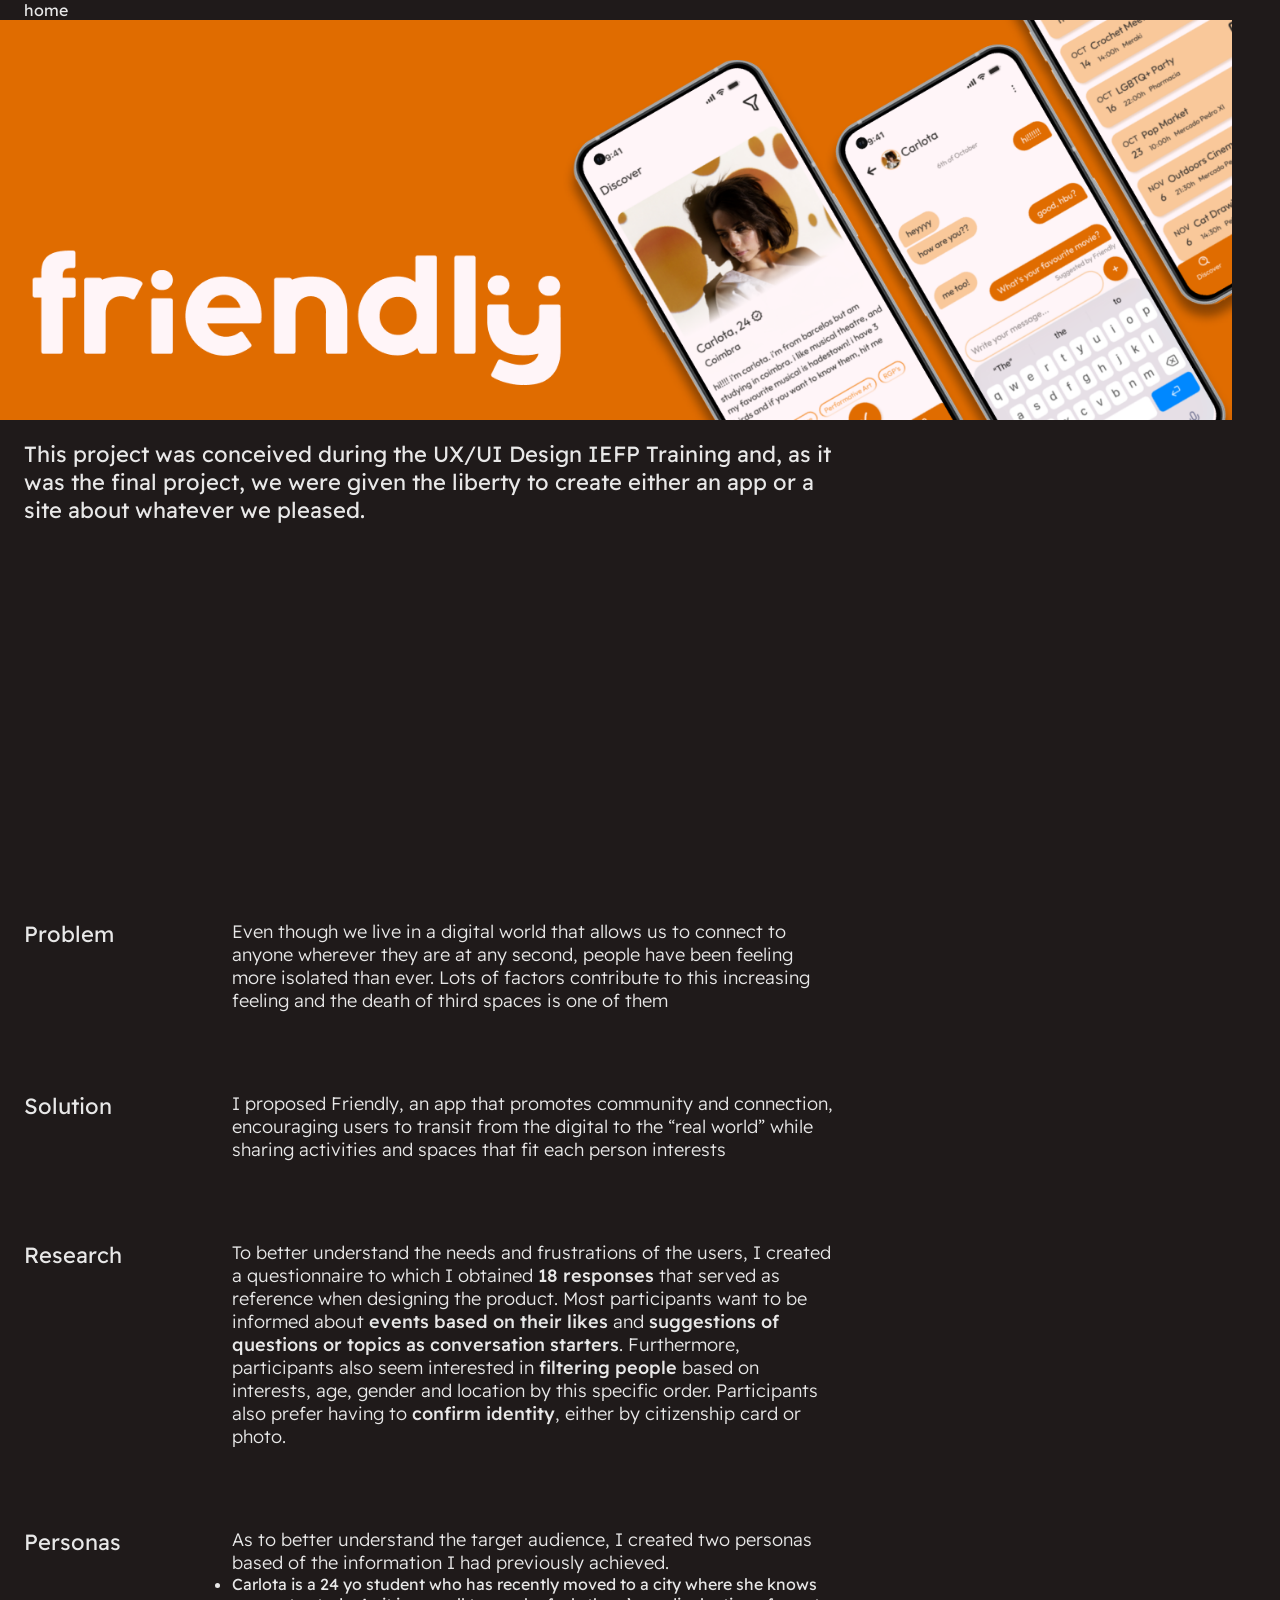
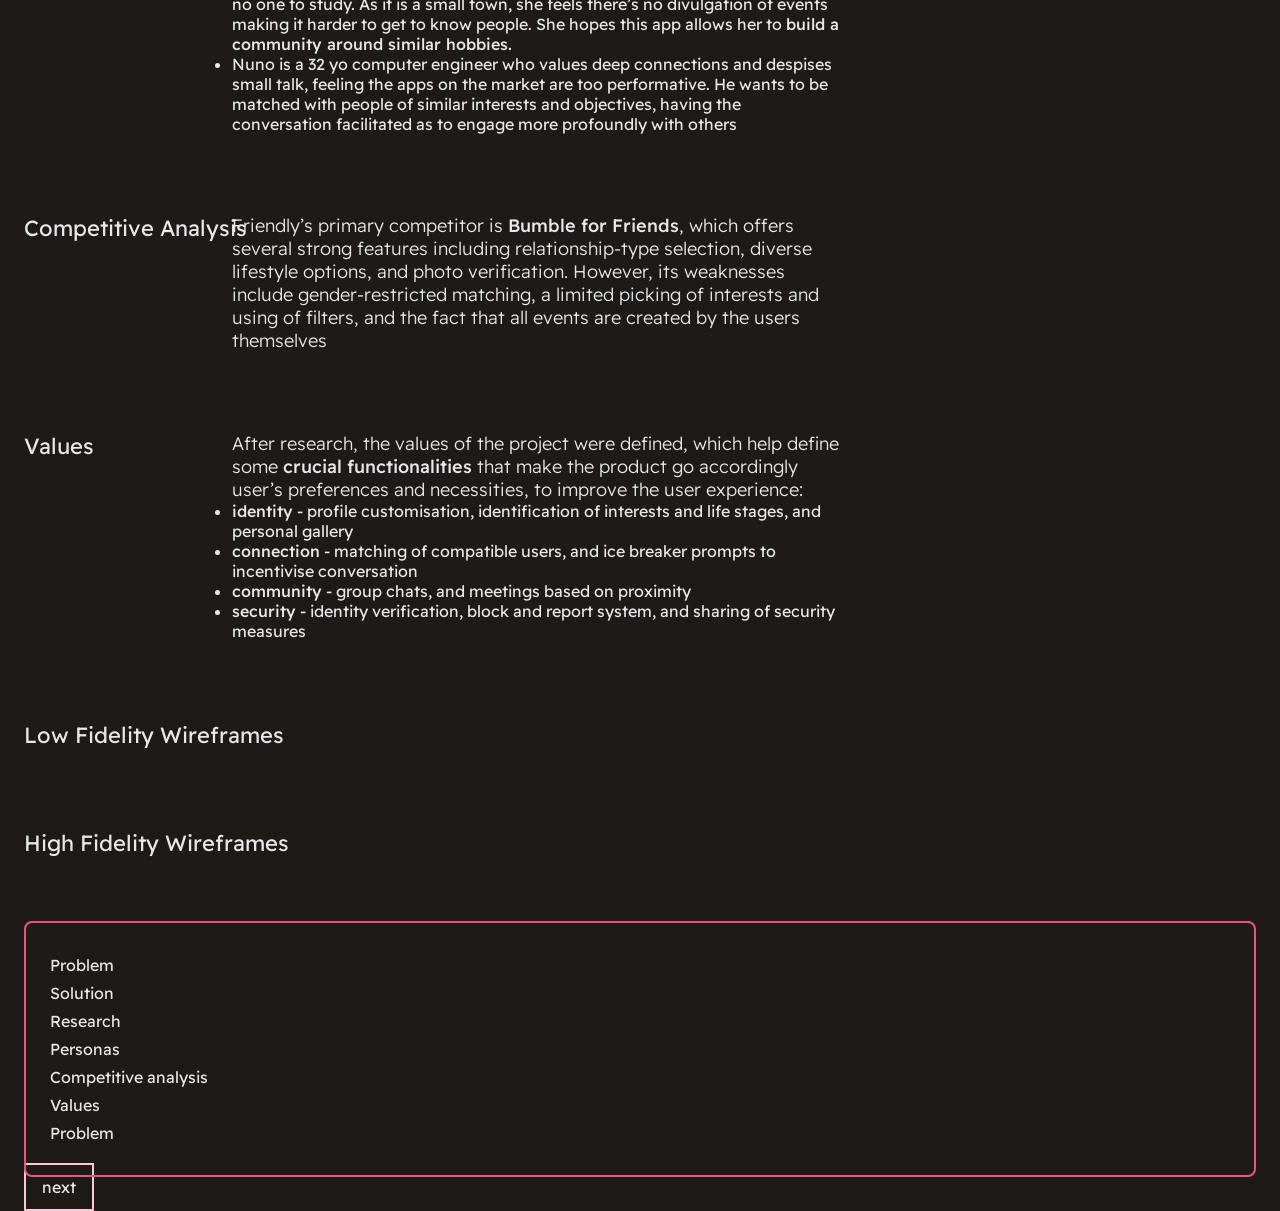
==== friendly.html @ 5277a2c5 "Add files via upload" ====
<!DOCTYPE html>
<html lang="en">

<head>
    <meta name="viewport" content="width=device-width, initial-scale=1">
    <meta charset="UTF-8">
    <title>Friendly</title>

    <link rel="stylesheet" href="style.css">

    <link rel="preconnect" href="https://fonts.googleapis.com">
    <link rel="preconnect" href="https://fonts.gstatic.com" crossorigin>
    <link href="https://fonts.googleapis.com/css2?family=Readex+Pro:wght@160..700&display=swap" rel="stylesheet">
</head>

<body id="project">
    <nav>
        <a href="index.html">home</a>
    </nav>
    <header>
        <img src="imgs/friendly_header.png" alt="">
        <div id="information">
            <div id="category-section"></div>
            <h4>This project was conceived during the UX/UI Design IEFP Training and, as it was the final project, we
                were
                given the liberty to create either an app or a site about whatever we pleased.</h4>
        </div>
    </header>
    <main>
        <div id="project-section">
            <div class="project-item" id="problem">
                <h4>Problem</h4>
                <p>Even though we live in a digital world that allows us to connect to anyone wherever they are at any
                    second, people have been feeling more isolated than ever. Lots of factors contribute to this
                    increasing feeling and the death of third spaces is one of them</p>
            </div>
            <div class="project-item" id="solution">
                <h4>Solution</h4>
                <p>I proposed Friendly, an app that promotes community and connection, encouraging users to transit from
                    the digital to the “real world” while sharing activities and spaces that fit each person interests
                </p>
            </div>
            <div class="project-item" id="research">
                <h4>Research</h4>
                <p>To better understand the needs and frustrations of the users, I created a questionnaire to which I
                    obtained <b>18 responses</b> that served as reference when designing the product.
                    Most participants want to be informed about <b>events based on their likes</b> and <b>suggestions of
                        questions
                        or topics as conversation starters</b>. Furthermore, participants also seem interested in
                    <b>filtering
                        people</b> based on interests, age, gender and location by this specific order.
                    Participants also prefer having to <b>confirm identity</b>, either by citizenship card or photo.
                </p>
            </div>
            <div class="project-item" id="personas">
                <h4>Personas</h4>
                <div>
                    <p>As to better understand the target audience, I created two personas based of the information I
                        had
                        previously achieved.</p>
                    <ul>
                        <li>Carlota is a 24 yo student who has recently moved to a city where she knows no one to study.
                            As
                            it is a small town, she feels there’s no divulgation of events making it harder to get to
                            know
                            people. She hopes this app allows her to <b>build a community around similar hobbies.</b>
                        </li>
                        <li>Nuno is a 32 yo computer engineer who values deep connections and despises small talk,
                            feeling
                            the apps on the market are too performative. He wants to be matched with people of similar
                            interests and objectives, having the conversation facilitated as to engage more profoundly
                            with
                            others</li>
                    </ul>
                </div>
            </div>
            <div class="project-item" id="competitive">
                <h4>Competitive Analysis</h4>
                <p>Friendly’s primary competitor is <b>Bumble for Friends</b>, which offers several strong features
                    including relationship-type selection, diverse lifestyle options, and photo verification.
                    However, its weaknesses include gender-restricted matching, a limited picking of interests and using
                    of filters, and the fact that all events are created by the users themselves</p>
            </div>
            <div class="project-item" id="values">
                <h4>Values</h4>
                <div>
                    <p>After research, the values of the project were defined, which help define some <b>crucial
                            functionalities</b> that make the product go accordingly user’s preferences and necessities,
                        to
                        improve
                        the user experience:</p>
                    <ul>
                        <li><b>identity</b> - profile customisation, identification of interests and life stages, and
                            personal gallery</li>
                        <li><b>connection</b> - matching of compatible users, and ice breaker prompts to incentivise
                            conversation</li>
                        <li><b>community</b> - group chats, and meetings based on proximity</li>
                        <li><b>security</b> - identity verification, block and report system, and sharing of security
                            measures</li>
                    </ul>
                </div>
            </div>
            <div class="project-item" id="">
                <h4>Low Fidelity Wireframes</h4>
                <p></p>
            </div>
            <div class="project-item">
                <h4>High Fidelity Wireframes</h4>
                <p></p>
            </div>
        </div>
        <nav id="nav-project">
            <a href="#problem">Problem</a>
            <a href="#solution">Solution</a>
            <a href="#research">Research</a>
            <a href="#personas">Personas</a>
            <a href="#competitive">Competitive analysis</a>
            <a href="#values">Values</a>
            <a href="#problem">Problem</a>
        </nav>
    </main>
    <div>
        <a class="secondary-button" href="">next
        </a>
    </div>
</body>
---- style.css ----
:root {
    --margin: 24px;
    --gutter: 24px;
    --gapsection: 80px;

    --black: hsla(0, 9%, 11%, 1);
    --white: hsla(0, 0%, 91%, 1);
    --primary200: hsla(343, 100%, 89%, 1);
    --primary300: hsla(342, 87%, 82%, 1);
    --primary600: hsla(343, 74%, 62%, 1);

    /*FONT*/
    --h1: 120px;
    --h2: 64px;
    --h3: 36px;
    --h4: 22px;
    --body: 18px;
    --caption: 14px;

    /*TOKENS*/
    --surface-default: var(--black);
    --text-default: var(--white);
    --heading-default: var(--primary200);
    --subheading-default: var(--primary600);

    --surface-primary: var(--primary200);
    --surface-primary-hover: var(--primary300);
    --text-primary: var(--black);
}



* {
    margin: 0;
    border: 0;
    padding: 0;
    color: var(--text-default);
    font-family: "Readex Pro", sans-serif;
    font-weight: 400;
    scroll-behavior: smooth;
}


body {
    background-color: var(--surface-default);
    margin: 0px var(--margin);
    overflow-x: hidden;
}


h1 {
    font-size: var(--h1);
    font-weight: 700;
}

h2 {
    font-size: var(--h2);
    color: var(--heading-default);
}

h3 {
    font-size: var(--h3);
}

h4 {
    font-size: var(--h4);
}

b {
    font-weight: 500;
}

p {
    font-size: var(--body);
    font-weight: 300;
}

caption {
    font-size: var(--caption);
}

a {
    text-decoration: none;
}

button {
    border-radius: 64px;
    font-size: var(--body);
}

.primary-button {
    background-color: var(--surface-primary);
    color: var(--text-primary);
    padding: 12px 16px;
}

.secondary-button {
    border: 2px solid var(--primary200);
    padding: 12px 16px;
}

#nav-home {
    position: absolute;
    right: var(--margin);
    top: 40px;
    display: flex;
    width: 122px;
    flex-direction: column;
    align-items: flex-end;
    gap: var(--Spacing-2, 4px);
    position: fixed;
    font-size: var(--body);
}

nav a {
    text-decoration: none;
}

#nav-background {
    width: 273px;
    height: 273px;
    position: fixed;
    right: -105px;
    top: -65px;
    border-radius: 142px;
    opacity: 0.7;
    background: radial-gradient(50% 50% at 50% 50%, var(--Colour-Primary-600, #E6557E) 5.29%, rgba(230, 85, 126, 0.56) 46.15%, rgba(230, 85, 126, 0.00) 100%);
}

main {
    display: flex;
    flex-direction: column;
    padding: 0px --margin !important;
    gap: var(--gapsection);
}

#hero {
    height: calc(100vh - 80px) !important;
    padding: 40px 0px;
    display: flex;
    flex-direction: column;
    justify-content: space-between;
}


.hero-star {
    animation-duration: 4s;
    animation-timing-function: linear;
    animation-delay: 0s;
    animation-iteration-count: infinite;
    animation-direction: normal;
}

#hero-star-big {
    width: 432px;
    position: absolute;
    right: -40px;
    bottom: -40px;
    filter: blur(24px);
    z-index: -1;
    animation-name: hero-star-big;
    fill: var(--primary600);
}

#hero-star-small {
    width: 320px;
    position: absolute;
    right: 420px;
    bottom: 220px;
    filter: blur(24px);
    z-index: -1;
    animation-name: hero-star-small;
    fill: var(--primary300);
}


@keyframes hero-star-big {

    0% {
        transform: scale(1);
    }

    50% {
        transform: scale(1.2);
    }

    100% {
        transform: scale(1);
    }
}

@keyframes hero-star-small {

    0% {
        transform: scale(1);
    }

    50% {
        transform: scale(0.8);
    }

    100% {
        transform: scale(1);
    }
}

#hero-title {
    display: flex;
    flex-direction: column;
    align-items: flex-start;
}

#hero-title #Mariana {
    color: var(--subheading-default);
}

#hero-title #Martins {
    color: var(--heading-default);
}

#hero h1 {
    text-transform: uppercase;
}

#hero-div {
    display: inline-grid;
    row-gap: 10px;
    column-gap: var(--gutter);
    align-self: stretch;
    grid-template-rows: repeat(1, fit-content(100%));
    grid-template-columns: repeat(12, minmax(0, 1fr));
    align-items: center;
}

#hero-h3 {
    display: flex;
    flex-direction: column;
    align-items: flex-start;
    grid-column: 1 / span 6;
    justify-self: stretch;
}

#hero-h3 strong {
    color: var(--subheading-default);
}

#hero-div button {
    display: inline-flex;
    padding: var(--Spacing-4, 12px) var(--Spacing-5, 16px);
    align-items: center;
    gap: var(--Spacing-2, 4px);
    grid-row: 1 / span 1;
    grid-column: 12 / span 1;
    justify-self: end;
    height: min-content;
    width: max-content;
}

#hero-div button img {
    width: 0px;
}

#hero-div button:hover img {
    width: 16px;
    animation: 300ms ease-in-out;
}

section {
    display: flex;
    flex-direction: column;
    align-items: flex-start;
    gap: 64px;
    padding: 16px 0px;
    align-self: stretch;
}

#about h3 {
    writing-mode: sideways-lr;
    color: var(--subheading-default);
}

.about-title {
    display: flex;
    align-items: center;
    gap: var(--Spacing-3, 8px);
    align-self: stretch;
}

#about-main {
    display: inline-grid;
    column-gap: 32px;
    align-self: stretch;
    grid-template-rows: repeat(1, fit-content(100%));
    grid-template-columns: repeat(12, minmax(0, 1fr));
}

.about-section {
    display: flex;
    align-items: flex-end;
    gap: 8px;
    align-self: end;
    grid-row: 1 / span 1;
    justify-self: stretch;
}

.about-subsection {
    display: flex;
    flex-direction: column;
    gap: 24px;
    width: 100%;
}

#about-experience {
    grid-column: 1 / span 5;
}

#about-education {
    grid-column: 6 / span 5;
}

.about-details {
    display: flex;
    flex-direction: column;
    align-items: flex-start;
    gap: 4px;
    align-self: stretch;
}


.about-title {
    display: flex;
    align-items: center;
    gap: var(--Spacing-3, 8px);
    align-self: stretch;
}

.about-title p {
    flex: 1 0 0;
    color: var(--heading-default);
}

.about-title caption {
    display: inline-flex !important;
}

.tasks-section div {
    display: flex;
    align-items: center;
    gap: 8px;
}

/*SEE THIS---------------------------------------------*/
.tasks-section div img {
    width: 12px;
    fill: var(--white) !important;
}

#work-main {
    display: flex;
    flex-wrap: wrap;
    gap: 32px 16px;
    width: 100%;
}

.work-card {
    flex: calc((100% - (var(--gutter) * 2)) / 3);
}

.work-image {
    width: fit-content;
    border: 2px solid var(--primary200);
    border-radius: 4px;
    width: 100%;
}

.work-category-star {
    width: 16px;
    fill: white;
}

.work-title-section {
    display: flex;
    justify-content: space-between;
    align-items: center;
    align-self: stretch;
}

.work-category-div {
    display: flex;
    align-items: center;
    align-content: center;
    gap: 8px;
    align-self: stretch;
    flex-wrap: wrap;
    border: 2px palevioletred;
}

.work-category-div img {
    width: 12px;
}

#faqs-section {
    display: inline-grid;
    row-gap: 24px;
    column-gap: var(--gutter);
    align-self: stretch;
    grid-template-rows: repeat(1, fit-content(100%));
    grid-template-columns: repeat(12, minmax(0, 1fr));
}

#faqs-main {
    display: flex;
    padding: var(--Spacing-0, 0);
    flex-direction: column;
    align-items: flex-start;
    gap: var(--Spacing-7, 32px);
    grid-row: 1 / span 1;
    grid-column: 1 / span 6;
    justify-self: stretch;
}

summary {
    list-style: none;
    gap: 32px;
    font-size: var(--body);
}

#contacts-main {
    display: flex;
    flex-direction: column;
    gap: 16px;
}

#contacts a {
    text-decoration: underline;
}

footer {
    width: calc(100vw - calc (var(--margin) * 2));
    text-align: center;
    background-color: palevioletred;
}

#footer-credits img {
    visibility: hidden;
    display: block;
    position: relative;
    left: 0;
    right: 0;
    margin-inline: auto;
    width: fit-content;
    bottom: 24px;
    animation-name: credits;
    animation-duration: 1s;
    animation-timing-function: linear;
    animation-delay: 0s;
    animation-iteration-count: infinite;
    animation-direction: normal;
}

#footer-credits:hover img {
    visibility: visible;
}

@keyframes credits {

    0% {
        transform: scaleX(1);
    }

    50% {
        transform: scaleX(-1);
    }

    100% {
        transform: scaleX(1);
    }
}


#project header {
    height: 100vh;
}

#project header img {
    width: calc(100vw - 48px);
    margin: 0 -24px;
}

#project #information {
    display: inline-grid;
    column-gap: 32px;
    align-self: stretch;
    grid-template-rows: repeat(1, fit-content(100%));
    grid-template-columns: repeat(12, minmax(0, 1fr));
}

#project h4 {
    grid-column: 1 / span 8;
}

/*.about-section {
    display: flex;
    align-items: flex-end;
    gap: 8px;
    align-self: end;
    grid-row: 1 / span 1;
    justify-self: stretch;
}

.about-subsection {
    display: flex;
    flex-direction: column;
    gap: 24px;
    width: 100%;
}

#about-experience {
    grid-column: 1 / span 5;
}*/



#project main {
    display: flex;
    flex-direction: column;
    align-items: center;
    gap: var(--Spacing-10, 64px);
    align-self: stretch;
}

#project-section {
    display: flex;
    flex-direction: column;
    gap: 80px;
}

.project-item {
    display: inline-grid;
    row-gap: var(--Spacing-0, 0);
    column-gap: var(--Spacing-5, 16px);
    align-self: stretch;
    grid-template-rows: repeat(1, fit-content(100%));
    grid-template-columns: repeat(12, minmax(0, 1fr));
}

.project-item h4 {
    grid-row: 1 / span 1;
    grid-column: 1 / span 2;
    justify-self: stretch;
}

.project-item div {
    grid-row: 1 / span 1;
    grid-column: 3 / span 6;
    justify-self: stretch;
}

.project-item p {
    grid-row: 1 / span 1;
    grid-column: 3 / span 6;
    justify-self: stretch;
}

#nav-project {
    position: sticky;
    top: 100;
    border-radius: 8px;
    border: 2px solid var(--Colour-Primary-600, #E6557E);
    display: flex;
    padding: var(--Spacing-7, 32px) var(--Spacing-6, 24px);
    flex-direction: column;
    align-items: flex-start;
    gap: 8px;
    align-self: stretch;
}

@media only screen and (max-width: 800px) {
    :root {
        --h1: 64px;
        --h2: 48px;
        --h3: 32px;
        --h4: 24px;
        --body: 20px;
    }

    #hero-div {
        display: flex;
        flex-direction: column;
        align-items: self-end;
    }

    #about-main {
        display: flex;
        flex-direction: column;
        align-items: self-start;
    }

    .about-section {
        width: 100%;
    }

    #hero-star-big {
        width: 320px;
        right: -40px;
        bottom: 180px;
        filter: blur(16px);
    }

    #hero-star-small {
        width: 180px;
        right: 420px;
        bottom: 320px;
        filter: blur(16px);
    }

}

@media only screen and (max-width: 1200px) {
    #about-experience {
        grid-column: 1 / span 6;
    }

    #about-education {
        grid-column: 7 / span 6;
    }
}

@media only screen and (max-width: 800px) {
    #about-main {
        display: flex;
        flex-direction: column;
        align-items: self-start;
        gap: 80px;
    }

    .about-section {
        width: 100%;
    }
}


@media only screen and (max-width: 600px) {
    :root {
        --h1: 64px;
        --h2: 48px;
        --h3: 32px;
        --h4: 22px;
        --body: 18px;
    }

    #hero-div {
        display: flex;
        flex-direction: column;
        align-items: self-end;
    }
}

/*main {
    margin: var(--margin);
}
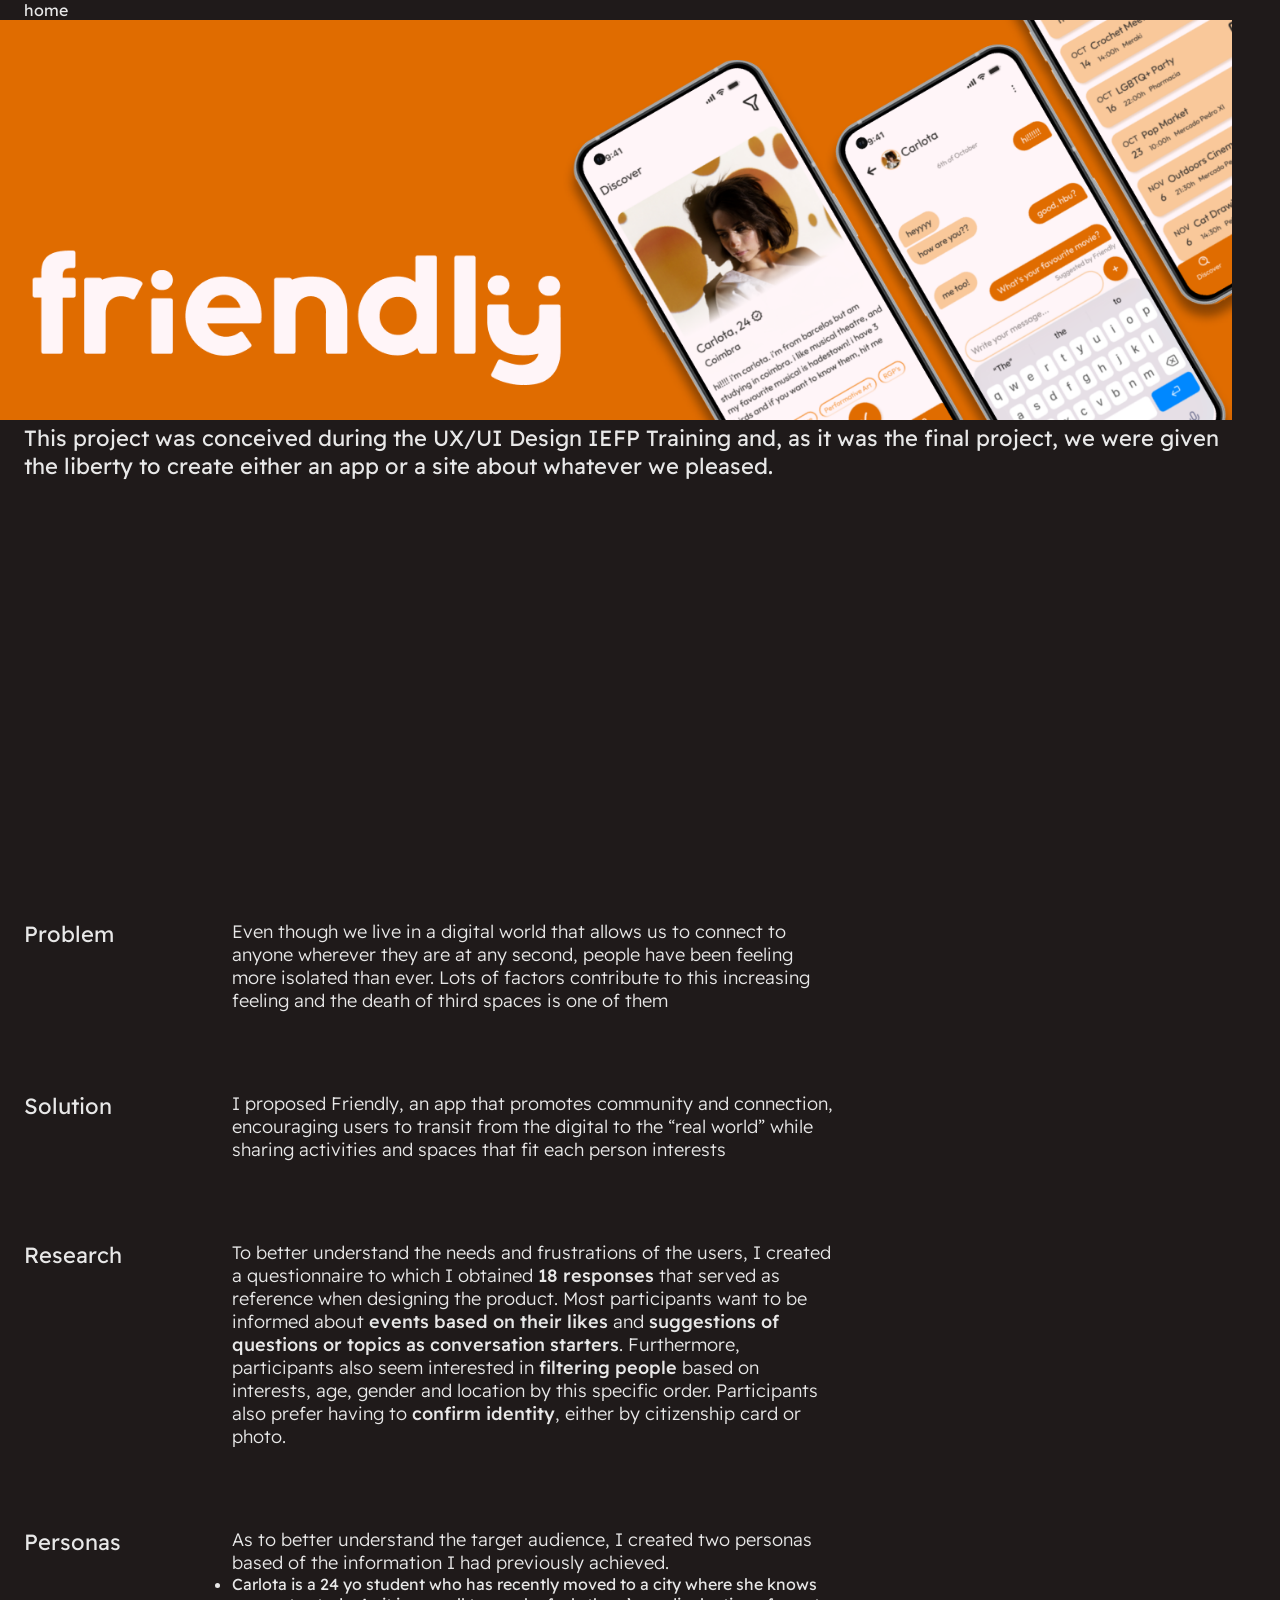
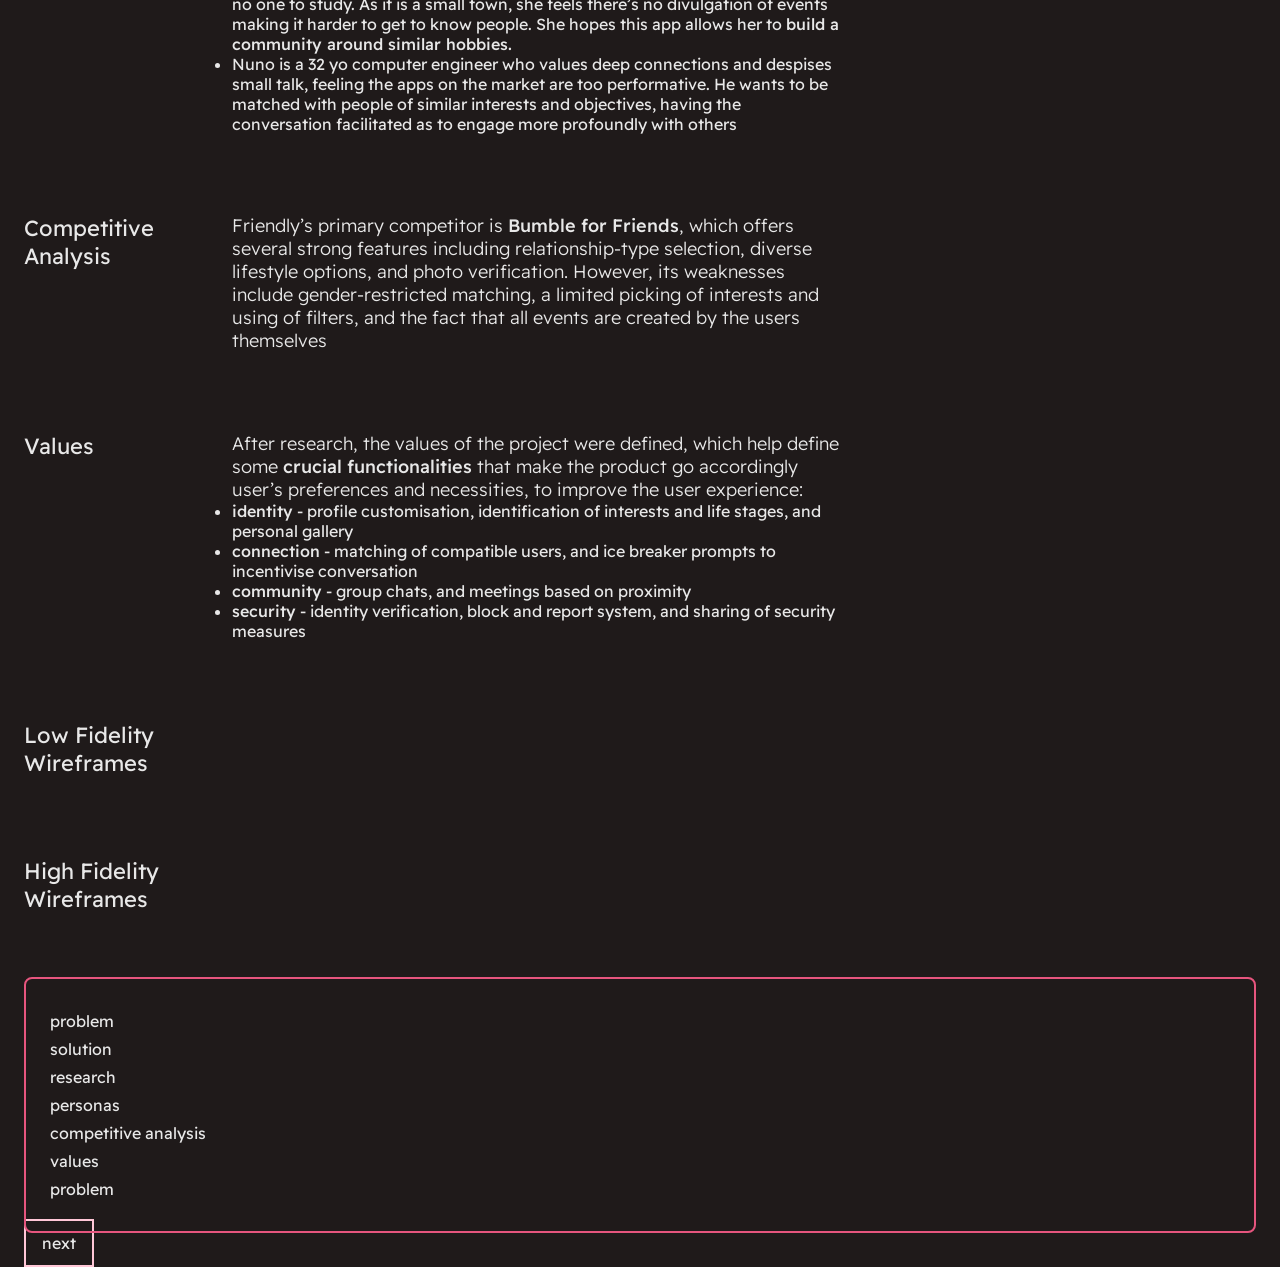
==== commit 7e455b4e: "Add files via upload" ====
--- a/friendly.html
+++ b/friendly.html
@@ -19,12 +19,9 @@
     </nav>
     <header>
         <img src="imgs/friendly_header.png" alt="">
-        <div id="information">
-            <div id="category-section"></div>
-            <h4>This project was conceived during the UX/UI Design IEFP Training and, as it was the final project, we
-                were
-                given the liberty to create either an app or a site about whatever we pleased.</h4>
-        </div>
+        <div id="category-section"></div>
+        <h4>This project was conceived during the UX/UI Design IEFP Training and, as it was the final project, we were
+            given the liberty to create either an app or a site about whatever we pleased.</h4>
     </header>
     <main>
         <div id="project-section">
@@ -110,13 +107,13 @@
             </div>
         </div>
         <nav id="nav-project">
-            <a href="#problem">Problem</a>
-            <a href="#solution">Solution</a>
-            <a href="#research">Research</a>
-            <a href="#personas">Personas</a>
-            <a href="#competitive">Competitive analysis</a>
-            <a href="#values">Values</a>
-            <a href="#problem">Problem</a>
+            <a href="#problem">problem</a>
+            <a href="#solution">solution</a>
+            <a href="#research">research</a>
+            <a href="#personas">personas</a>
+            <a href="#competitive">competitive analysis</a>
+            <a href="#values">values</a>
+            <a href="#problem">problem</a>
         </nav>
     </main>
     <div>
--- a/style.css
+++ b/style.css
@@ -441,40 +441,18 @@
     background-color: palevioletred;
 }
 
-#footer-credits img {
-    visibility: hidden;
+/*#footer-credits img {
+    display: none;
+}*/
+
+#footer-credits:hover img {
     display: block;
-    position: relative;
+    position: absolute;
     left: 0;
     right: 0;
     margin-inline: auto;
     width: fit-content;
-    bottom: 24px;
-    animation-name: credits;
-    animation-duration: 1s;
-    animation-timing-function: linear;
-    animation-delay: 0s;
-    animation-iteration-count: infinite;
-    animation-direction: normal;
-}
-
-#footer-credits:hover img {
-    visibility: visible;
-}
-
-@keyframes credits {
-
-    0% {
-        transform: scaleX(1);
-    }
-
-    50% {
-        transform: scaleX(-1);
-    }
-
-    100% {
-        transform: scaleX(1);
-    }
+    top: -20px;
 }
 
 
@@ -486,40 +464,6 @@
     width: calc(100vw - 48px);
     margin: 0 -24px;
 }
-
-#project #information {
-    display: inline-grid;
-    column-gap: 32px;
-    align-self: stretch;
-    grid-template-rows: repeat(1, fit-content(100%));
-    grid-template-columns: repeat(12, minmax(0, 1fr));
-}
-
-#project h4 {
-    grid-column: 1 / span 8;
-}
-
-/*.about-section {
-    display: flex;
-    align-items: flex-end;
-    gap: 8px;
-    align-self: end;
-    grid-row: 1 / span 1;
-    justify-self: stretch;
-}
-
-.about-subsection {
-    display: flex;
-    flex-direction: column;
-    gap: 24px;
-    width: 100%;
-}
-
-#about-experience {
-    grid-column: 1 / span 5;
-}*/
-
-
 
 #project main {
     display: flex;
@@ -575,7 +519,7 @@
     align-self: stretch;
 }
 
-@media only screen and (max-width: 800px) {
+@media only screen and (max-width: 600px) {
     :root {
         --h1: 64px;
         --h2: 48px;
@@ -598,22 +542,8 @@
 
     .about-section {
         width: 100%;
-    }
-
-    #hero-star-big {
-        width: 320px;
-        right: -40px;
-        bottom: 180px;
-        filter: blur(16px);
-    }
-
-    #hero-star-small {
-        width: 180px;
-        right: 420px;
-        bottom: 320px;
-        filter: blur(16px);
-    }
-
+
+    }
 }
 
 @media only screen and (max-width: 1200px) {
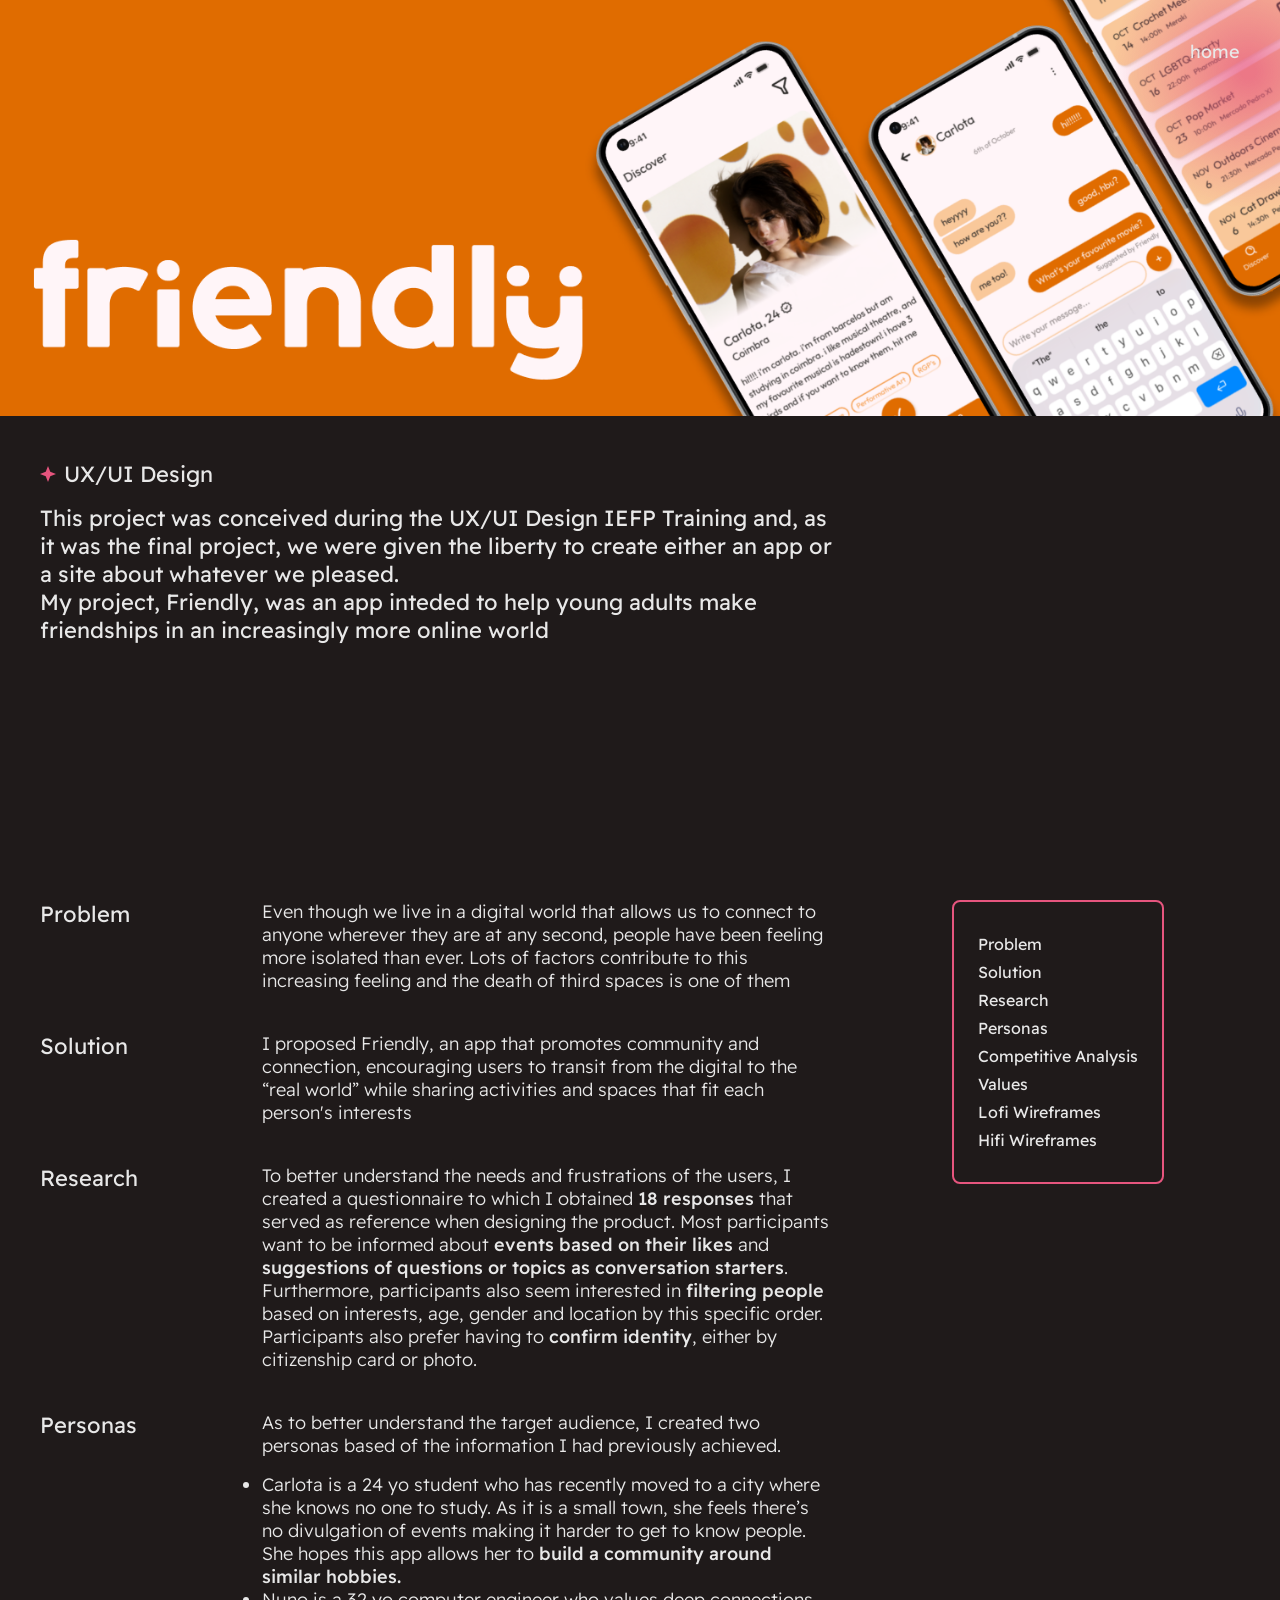
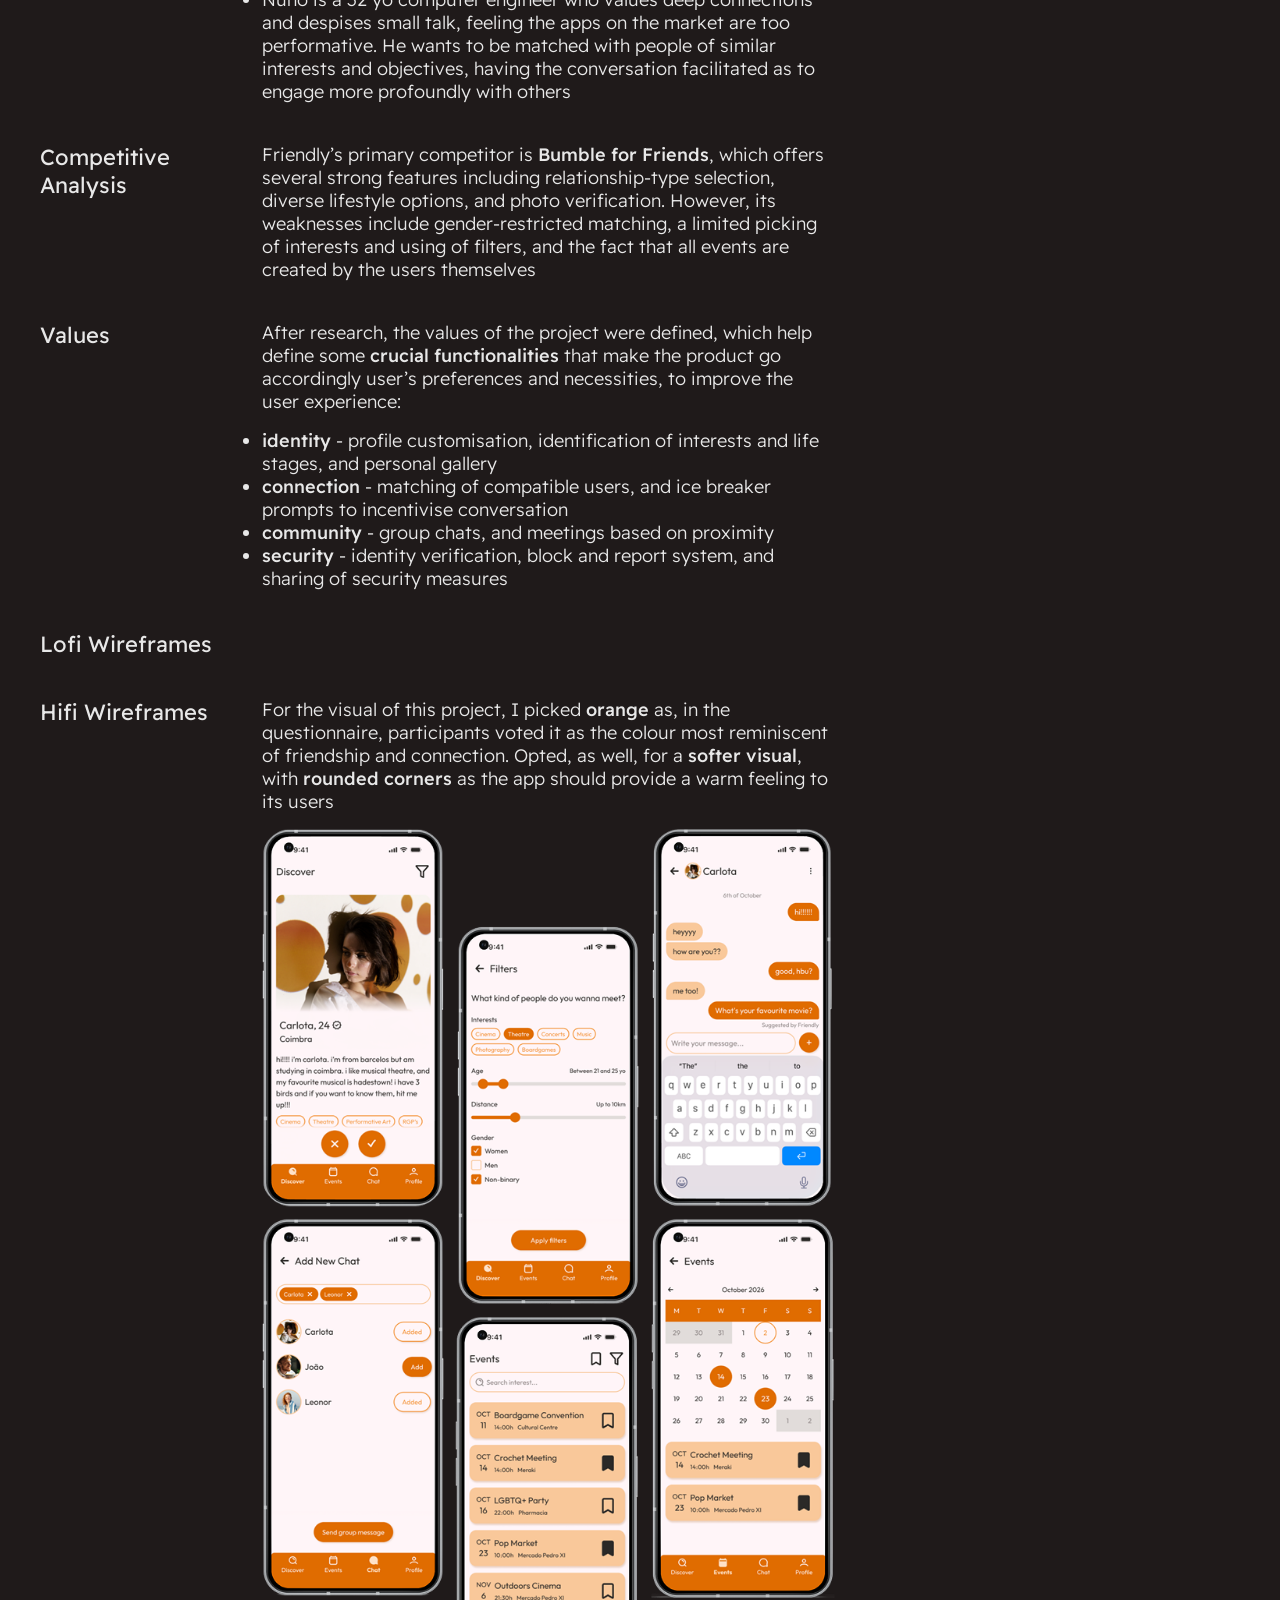
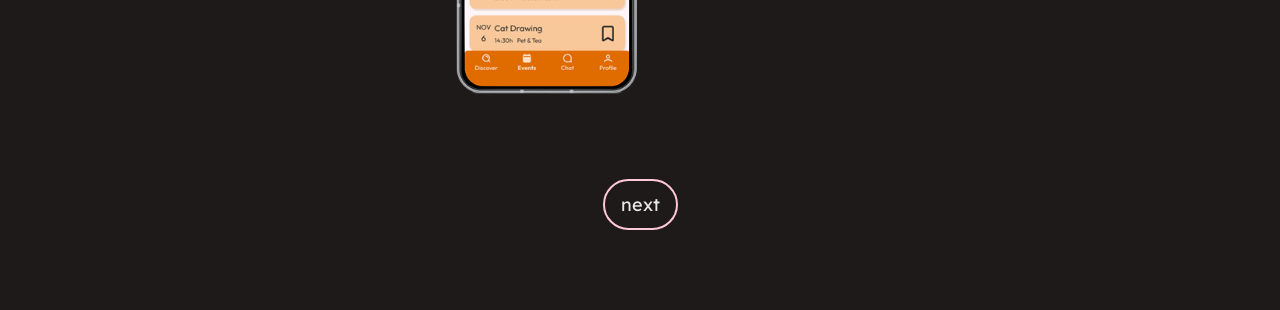
==== commit 94566566: "Add files via upload" ====
--- a/friendly.html
+++ b/friendly.html
@@ -14,73 +14,101 @@
 </head>
 
 <body id="project">
-    <nav>
+    <div id="nav-background"></div>
+    <nav id="nav">
         <a href="index.html">home</a>
     </nav>
     <header>
         <img src="imgs/friendly_header.png" alt="">
-        <div id="category-section"></div>
-        <h4>This project was conceived during the UX/UI Design IEFP Training and, as it was the final project, we were
-            given the liberty to create either an app or a site about whatever we pleased.</h4>
+        <div id="information">
+            <div id="category-section">
+                <img src="imgs/star.svg" alt="">
+                <h4>UX/UI Design</h4>
+            </div>
+            <h4>This project was conceived during the UX/UI Design IEFP Training and, as it was the final project, we
+                were
+                given the liberty to create either an app or a site about whatever we pleased.<br>My project, Friendly,
+                was an app inteded to help young adults make friendships in an increasingly more online world</h4>
+        </div>
     </header>
     <main>
         <div id="project-section">
             <div class="project-item" id="problem">
-                <h4>Problem</h4>
-                <p>Even though we live in a digital world that allows us to connect to anyone wherever they are at any
-                    second, people have been feeling more isolated than ever. Lots of factors contribute to this
-                    increasing feeling and the death of third spaces is one of them</p>
+                <div class="title">
+                    <h4>Problem</h4>
+                </div>
+                <div class="text">
+                    <p>Even though we live in a digital world that allows us to connect to anyone wherever they are at
+                        any
+                        second, people have been feeling more isolated than ever. Lots of factors contribute to this
+                        increasing feeling and the death of third spaces is one of them</p>
+                </div>
             </div>
             <div class="project-item" id="solution">
-                <h4>Solution</h4>
-                <p>I proposed Friendly, an app that promotes community and connection, encouraging users to transit from
-                    the digital to the “real world” while sharing activities and spaces that fit each person interests
-                </p>
+                <div class="title">
+                    <h4>Solution</h4>
+                </div>
+                <div class="text">
+                    <p>I proposed Friendly, an app that promotes community and connection, encouraging users to transit
+                        from
+                        the digital to the “real world” while sharing activities and spaces that fit each person's
+                        interests
+                    </p>
+                </div>
             </div>
             <div class="project-item" id="research">
-                <h4>Research</h4>
-                <p>To better understand the needs and frustrations of the users, I created a questionnaire to which I
-                    obtained <b>18 responses</b> that served as reference when designing the product.
-                    Most participants want to be informed about <b>events based on their likes</b> and <b>suggestions of
-                        questions
-                        or topics as conversation starters</b>. Furthermore, participants also seem interested in
-                    <b>filtering
-                        people</b> based on interests, age, gender and location by this specific order.
-                    Participants also prefer having to <b>confirm identity</b>, either by citizenship card or photo.
-                </p>
+                <div class="title">
+                    <h4>Research</h4>
+                </div>
+                <div class="text">
+                    <p>To better understand the needs and frustrations of the users, I created a questionnaire to which
+                        I
+                        obtained <b>18 responses</b> that served as reference when designing the product. Most
+                        participants
+                        want to be informed about <b>events based on their likes</b> and <b>suggestions of questions or
+                            topics as conversation starters</b>. Furthermore, participants also seem interested in
+                        <b>filtering people</b> based on interests, age, gender and location by this specific order.
+                        Participants also prefer having to <b>confirm identity</b>, either by citizenship card or photo.
+                    </p>
+                </div>
             </div>
             <div class="project-item" id="personas">
-                <h4>Personas</h4>
-                <div>
+                <div class="title">
+                    <h4>Personas</h4>
+                </div>
+                <div class="text">
                     <p>As to better understand the target audience, I created two personas based of the information I
-                        had
-                        previously achieved.</p>
+                        had previously achieved.</p>
                     <ul>
                         <li>Carlota is a 24 yo student who has recently moved to a city where she knows no one to study.
-                            As
-                            it is a small town, she feels there’s no divulgation of events making it harder to get to
-                            know
-                            people. She hopes this app allows her to <b>build a community around similar hobbies.</b>
-                        </li>
+                            As it is a small town, she feels there’s no divulgation of events making it harder to get to
+                            know people. She hopes this app allows her to <b>build a community around similar
+                                hobbies.</b></li>
                         <li>Nuno is a 32 yo computer engineer who values deep connections and despises small talk,
-                            feeling
-                            the apps on the market are too performative. He wants to be matched with people of similar
-                            interests and objectives, having the conversation facilitated as to engage more profoundly
-                            with
-                            others</li>
+                            feeling the apps on the market are too performative. He wants to be matched with people of
+                            similar interests and objectives, having the conversation facilitated as to engage more
+                            profoundly with others</li>
                     </ul>
                 </div>
             </div>
             <div class="project-item" id="competitive">
-                <h4>Competitive Analysis</h4>
-                <p>Friendly’s primary competitor is <b>Bumble for Friends</b>, which offers several strong features
-                    including relationship-type selection, diverse lifestyle options, and photo verification.
-                    However, its weaknesses include gender-restricted matching, a limited picking of interests and using
-                    of filters, and the fact that all events are created by the users themselves</p>
+                <div class="title">
+                    <h4>Competitive Analysis</h4>
+                </div>
+                <div class="text">
+                    <p>Friendly’s primary competitor is <b>Bumble for Friends</b>, which offers several strong
+                        features including relationship-type selection, diverse lifestyle options, and photo
+                        verification.
+                        However, its weaknesses include gender-restricted matching, a limited picking of interests and
+                        using
+                        of filters, and the fact that all events are created by the users themselves</p>
+                </div>
             </div>
             <div class="project-item" id="values">
-                <h4>Values</h4>
-                <div>
+                <div class="title">
+                    <h4>Values</h4>
+                </div>
+                <div class="text">
                     <p>After research, the values of the project were defined, which help define some <b>crucial
                             functionalities</b> that make the product go accordingly user’s preferences and necessities,
                         to
@@ -97,27 +125,71 @@
                     </ul>
                 </div>
             </div>
-            <div class="project-item" id="">
-                <h4>Low Fidelity Wireframes</h4>
-                <p></p>
+            <div class="project-item" id="lofi">
+                <div class="title">
+                    <h4>Lofi Wireframes</h4>
+                </div>
+                <div class="text">
+                    <p></p>
+                </div>
             </div>
-            <div class="project-item">
-                <h4>High Fidelity Wireframes</h4>
-                <p></p>
+            <div class="project-item" id="hifi">
+                <div class="title">
+                    <h4>Hifi Wireframes</h4>
+                </div>
+                <div class="text">
+                    <p>For the visual of this project, I picked <b>orange</b> as, in the questionnaire, participants
+                        voted it as the colour most reminiscent of friendship and connection. Opted, as well, for a
+                        <b>softer visual</b>, with <b>rounded corners</b> as the app should provide a warm feeling to
+                        its users
+                    </p>
+                    <div class="modal">
+                        <img src="imgs/friendly_mockups.png" alt="" class="modal-content">
+                    </div>
+                </div>
             </div>
         </div>
-        <nav id="nav-project">
-            <a href="#problem">problem</a>
-            <a href="#solution">solution</a>
-            <a href="#research">research</a>
-            <a href="#personas">personas</a>
-            <a href="#competitive">competitive analysis</a>
-            <a href="#values">values</a>
-            <a href="#problem">problem</a>
-        </nav>
+        <div id="nav-section">
+            <div id="nav-project">
+                <nav>
+                    <div>
+                        <img src="imgs/star-white.svg" alt="" class="nav-icon">
+                        <a href="#problem">Problem</a>
+                    </div>
+                    <div>
+                        <img src="imgs/star-white.svg" alt="" class="nav-icon">
+                        <a href="#solution">Solution</a>
+                    </div>
+                    <div>
+                        <img src="imgs/star-white.svg" alt="" class="nav-icon">
+                        <a href="#research">Research</a>
+                    </div>
+                    <div>
+                        <img src="imgs/star-white.svg" alt="" class="nav-icon">
+                        <a href="#personas">Personas</a>
+                    </div>
+                    <div>
+                        <img src="imgs/star-white.svg" alt="" class="nav-icon">
+                        <a href="#competitive">Competitive Analysis</a>
+                    </div>
+                    <div>
+                        <img src="imgs/star-white.svg" alt="" class="nav-icon">
+                        <a href="#values">Values</a>
+                    </div>
+                    <div>
+                        <img src="imgs/star-white.svg" alt="" class="nav-icon">
+                        <a href="#lofi">Lofi Wireframes</a>
+                    </div>
+                    <div>
+                        <img src="imgs/star-white.svg" alt="" class="nav-icon">
+                        <a href="#hifi">Hifi Wireframes</a>
+                    </div>
+                </nav>
+            </div>
+        </div>
     </main>
-    <div>
-        <a class="secondary-button" href="">next
+    <div id="footer-project">
+        <a class="secondary-button" href="mystic.html">next
         </a>
     </div>
 </body>
--- a/style.css
+++ b/style.css
@@ -1,13 +1,15 @@
 :root {
-    --margin: 24px;
+    --margin: 40px;
     --gutter: 24px;
     --gapsection: 80px;
 
     --black: hsla(0, 9%, 11%, 1);
     --white: hsla(0, 0%, 91%, 1);
+    --primary100: hsla(343, 47%, 87%, 1);
     --primary200: hsla(343, 100%, 89%, 1);
     --primary300: hsla(342, 87%, 82%, 1);
     --primary600: hsla(343, 74%, 62%, 1);
+    --primary900: hsla(344, 39%, 24%, 1);
 
     /*FONT*/
     --h1: 120px;
@@ -89,32 +91,61 @@
 }
 
 .primary-button {
+    border-radius: 64px;
+    font-size: var(--body);
     background-color: var(--surface-primary);
     color: var(--text-primary);
     padding: 12px 16px;
 }
 
 .secondary-button {
+    border-radius: 64px;
+    font-size: var(--body);
     border: 2px solid var(--primary200);
     padding: 12px 16px;
 }
 
-#nav-home {
+.secondary-button:hover {
+    background-color: var(--primary900);
+    transition-duration: 0.3s;
+}
+
+#nav {
     position: absolute;
     right: var(--margin);
     top: 40px;
     display: flex;
-    width: 122px;
+    gap: 4px;
     flex-direction: column;
     align-items: flex-end;
-    gap: var(--Spacing-2, 4px);
     position: fixed;
     font-size: var(--body);
+    z-index: 100;
+}
+
+#nav div {
+    display: flex;
+    flex-direction: row;
+    gap: 4px;
+    justify-content: center;
+    align-items: center;
 }
 
 nav a {
     text-decoration: none;
 }
+
+nav img {
+    width: 0px;
+    visibility: hidden;
+    transition-duration: 0.3s;
+}
+
+#nav div:hover img {
+    width: 12px;
+    visibility: visible;
+}
+
 
 #nav-background {
     width: 273px;
@@ -125,6 +156,7 @@
     border-radius: 142px;
     opacity: 0.7;
     background: radial-gradient(50% 50% at 50% 50%, var(--Colour-Primary-600, #E6557E) 5.29%, rgba(230, 85, 126, 0.56) 46.15%, rgba(230, 85, 126, 0.00) 100%);
+    z-index: 99;
 }
 
 main {
@@ -244,7 +276,7 @@
     color: var(--subheading-default);
 }
 
-#hero-div button {
+#hero-div a {
     display: inline-flex;
     padding: var(--Spacing-4, 12px) var(--Spacing-5, 16px);
     align-items: center;
@@ -256,13 +288,13 @@
     width: max-content;
 }
 
-#hero-div button img {
+#hero-div a img {
     width: 0px;
-}
-
-#hero-div button:hover img {
+    transition-duration: 0.3s;
+}
+
+#hero-div a:hover img {
     width: 16px;
-    animation: 300ms ease-in-out;
 }
 
 section {
@@ -318,12 +350,16 @@
     grid-column: 6 / span 5;
 }
 
-.about-details {
-    display: flex;
-    flex-direction: column;
-    align-items: flex-start;
-    gap: 4px;
-    align-self: stretch;
+details {
+    display: flex;
+    flex-direction: column;
+    align-items: flex-start;
+    align-self: stretch;
+    overflow: hidden;
+}
+
+.tasks-section {
+    padding-top: 12px;
 }
 
 
@@ -351,7 +387,7 @@
 
 /*SEE THIS---------------------------------------------*/
 .tasks-section div img {
-    width: 12px;
+    width: 8px !important;
     fill: var(--white) !important;
 }
 
@@ -364,13 +400,36 @@
 
 .work-card {
     flex: calc((100% - (var(--gutter) * 2)) / 3);
-}
-
-.work-image {
-    width: fit-content;
+    display: flex;
+    flex-direction: column;
+    gap: 8px;
+}
+
+.work-image-section {
+    position: relative;
+    display: flex;
+    align-items: center;
+    justify-content: center;
     border: 2px solid var(--primary200);
     border-radius: 4px;
     width: 100%;
+    overflow: hidden;
+}
+
+.work-icon {
+    width: 0px;
+    position: absolute;
+    opacity: 50%;
+    transition-duration: 0.3s;
+}
+
+.work-card:hover .work-icon {
+    width: 250%;
+}
+
+.work-image {
+    width: 100%;
+    height: 100%;
 }
 
 .work-category-star {
@@ -389,7 +448,7 @@
     display: flex;
     align-items: center;
     align-content: center;
-    gap: 8px;
+    gap: 4px;
     align-self: stretch;
     flex-wrap: wrap;
     border: 2px palevioletred;
@@ -425,6 +484,19 @@
     font-size: var(--body);
 }
 
+.faq-title {
+    display: flex;
+    flex-direction: row;
+    align-items: center;
+    gap: var(--Spacing-3, 8px);
+    align-self: stretch;
+    justify-content: space-between;
+}
+
+.answer-section {
+    padding-top: 12px;
+}
+
 #contacts-main {
     display: flex;
     flex-direction: column;
@@ -432,83 +504,175 @@
 }
 
 #contacts a {
+    font-size: var(--body);
     text-decoration: underline;
+    transition-duration: 0.3s;
+}
+
+#contacts a:hover {
+    color: var(--primary100);
 }
 
 footer {
     width: calc(100vw - calc (var(--margin) * 2));
     text-align: center;
-    background-color: palevioletred;
-}
-
-/*#footer-credits img {
-    display: none;
-}*/
-
-#footer-credits:hover img {
+    margin-bottom: 40px;
+}
+
+footer p {
+    font-size: var(--body);
+}
+
+#footer-credits img {
+    visibility: hidden;
     display: block;
-    position: absolute;
+    position: relative;
     left: 0;
     right: 0;
     margin-inline: auto;
     width: fit-content;
-    top: -20px;
+    bottom: 8px;
+    animation-name: credits;
+    animation-duration: 0.5s;
+    animation-timing-function: linear;
+    animation-delay: 0s;
+    animation-iteration-count: infinite;
+    animation-direction: normal;
+}
+
+@keyframes credits {
+
+    0% {
+        transform: scaleX(1);
+    }
+
+    50% {
+        transform: scaleX(-1);
+    }
+
+    100% {
+        transform: scaleX(1);
+    }
 }
 
 
 #project header {
-    height: 100vh;
+    height: calc(100vh - 120px);
 }
 
 #project header img {
-    width: calc(100vw - 48px);
-    margin: 0 -24px;
+    width: 100vw;
+    margin: 0 -40px;
+}
+
+#project #category-section {
+    grid-column: 1 / span 8;
+    justify-self: stretch;
+    display: flex;
+    flex-direction: row;
+    gap: 8px;
+}
+
+#project #category-section img {
+    width: 16px;
+    margin: 0;
+}
+
+#project #information {
+    margin-top: 40px;
+    display: inline-grid;
+    column-gap: 16px;
+    row-gap: 16px;
+    align-self: stretch;
+    grid-template-rows: repeat(1, fit-content(100%));
+    grid-template-columns: repeat(12, minmax(0, 1fr));
+}
+
+#project h4 {
+    grid-column: 1 / span 8;
+    justify-self: stretch;
 }
 
 #project main {
-    display: flex;
-    flex-direction: column;
-    align-items: center;
-    gap: var(--Spacing-10, 64px);
-    align-self: stretch;
+    display: inline-grid;
+    row-gap: 0px;
+    column-gap: 16px;
+    grid-template-rows: repeat(1, fit-content(100%));
+    grid-template-columns: repeat(12, minmax(0, 1fr));
 }
 
 #project-section {
     display: flex;
-    flex-direction: column;
-    gap: 80px;
+    padding-top: 120px;
+    flex-direction: column;
+    align-items: flex-start;
+    gap: 40px;
+    align-self: stretch;
+    grid-row: 1 / span 1;
+    grid-column: 1 / span 8;
+    justify-self: stretch;
 }
 
 .project-item {
     display: inline-grid;
-    row-gap: var(--Spacing-0, 0);
-    column-gap: var(--Spacing-5, 16px);
-    align-self: stretch;
+    row-gap: 0px;
+    column-gap: 16px;
     grid-template-rows: repeat(1, fit-content(100%));
-    grid-template-columns: repeat(12, minmax(0, 1fr));
-}
-
-.project-item h4 {
+    grid-template-columns: repeat(7, minmax(0, 1fr));
+    align-self: stretch;
+    justify-self: stretch;
+}
+
+.project-item .title {
+    display: flex;
+    flex-direction: column;
+    align-items: flex-start;
+    gap: 16px;
+    align-self: stretch;
     grid-row: 1 / span 1;
     grid-column: 1 / span 2;
     justify-self: stretch;
 }
 
-.project-item div {
+.project-item .text {
+    display: flex;
+    flex-direction: column;
+    align-items: flex-start;
+    gap: 16px;
+    align-self: stretch;
     grid-row: 1 / span 1;
-    grid-column: 3 / span 6;
-    justify-self: stretch;
-}
-
-.project-item p {
+    grid-column: 3 / span 7;
+    justify-self: stretch;
+}
+
+#project li {
+    font-size: var(--body);
+    font-weight: 300;
+}
+
+.project-item img {
+    width: 100%;
+}
+
+
+#nav-section {
+    display: flex;
+    flex-direction: column;
+    align-items: flex-start;
+    gap: 16px;
+    align-self: stretch;
     grid-row: 1 / span 1;
-    grid-column: 3 / span 6;
+    grid-column: 10 / span 3;
     justify-self: stretch;
 }
 
 #nav-project {
+    top: 0px;
     position: sticky;
-    top: 100;
+    padding-top: 120px;
+}
+
+#nav-project nav {
     border-radius: 8px;
     border: 2px solid var(--Colour-Primary-600, #E6557E);
     display: flex;
@@ -519,19 +683,36 @@
     align-self: stretch;
 }
 
-@media only screen and (max-width: 600px) {
+#nav-project img {
+    display: none;
+    width: 0px;
+}
+
+#footer-project {
+    display: flex;
+    justify-content: center;
+    align-items: center;
+    margin: 80px 0px;
+    gap: 24px;
+}
+
+
+
+
+@media only screen and (max-width: 800px) {
     :root {
         --h1: 64px;
         --h2: 48px;
         --h3: 32px;
-        --h4: 24px;
-        --body: 20px;
+        --h4: 22px;
+        --body: 18px;
     }
 
     #hero-div {
         display: flex;
         flex-direction: column;
         align-items: self-end;
+        gap: 24x;
     }
 
     #about-main {
@@ -542,8 +723,22 @@
 
     .about-section {
         width: 100%;
-
-    }
+    }
+
+    #hero-star-big {
+        width: 320px;
+        right: -40px;
+        bottom: 220px;
+        filter: blur(16px);
+    }
+
+    #hero-star-small {
+        width: 240px;
+        right: 380px;
+        bottom: 380px;
+        filter: blur(16px);
+    }
+
 }
 
 @media only screen and (max-width: 1200px) {
@@ -566,6 +761,10 @@
 
     .about-section {
         width: 100%;
+    }
+
+    #project-section {
+        grid-column: 1 / span 9;
     }
 }
 
@@ -583,9 +782,19 @@
         display: flex;
         flex-direction: column;
         align-items: self-end;
+        gap: 24x;
+    }
+
+    #nav-section {
+        display: none;
+    }
+
+    #project main {
+        display: flex;
+        flex-direction: column;
     }
 }
 
 /*main {
     margin: var(--margin);
-}+}*/
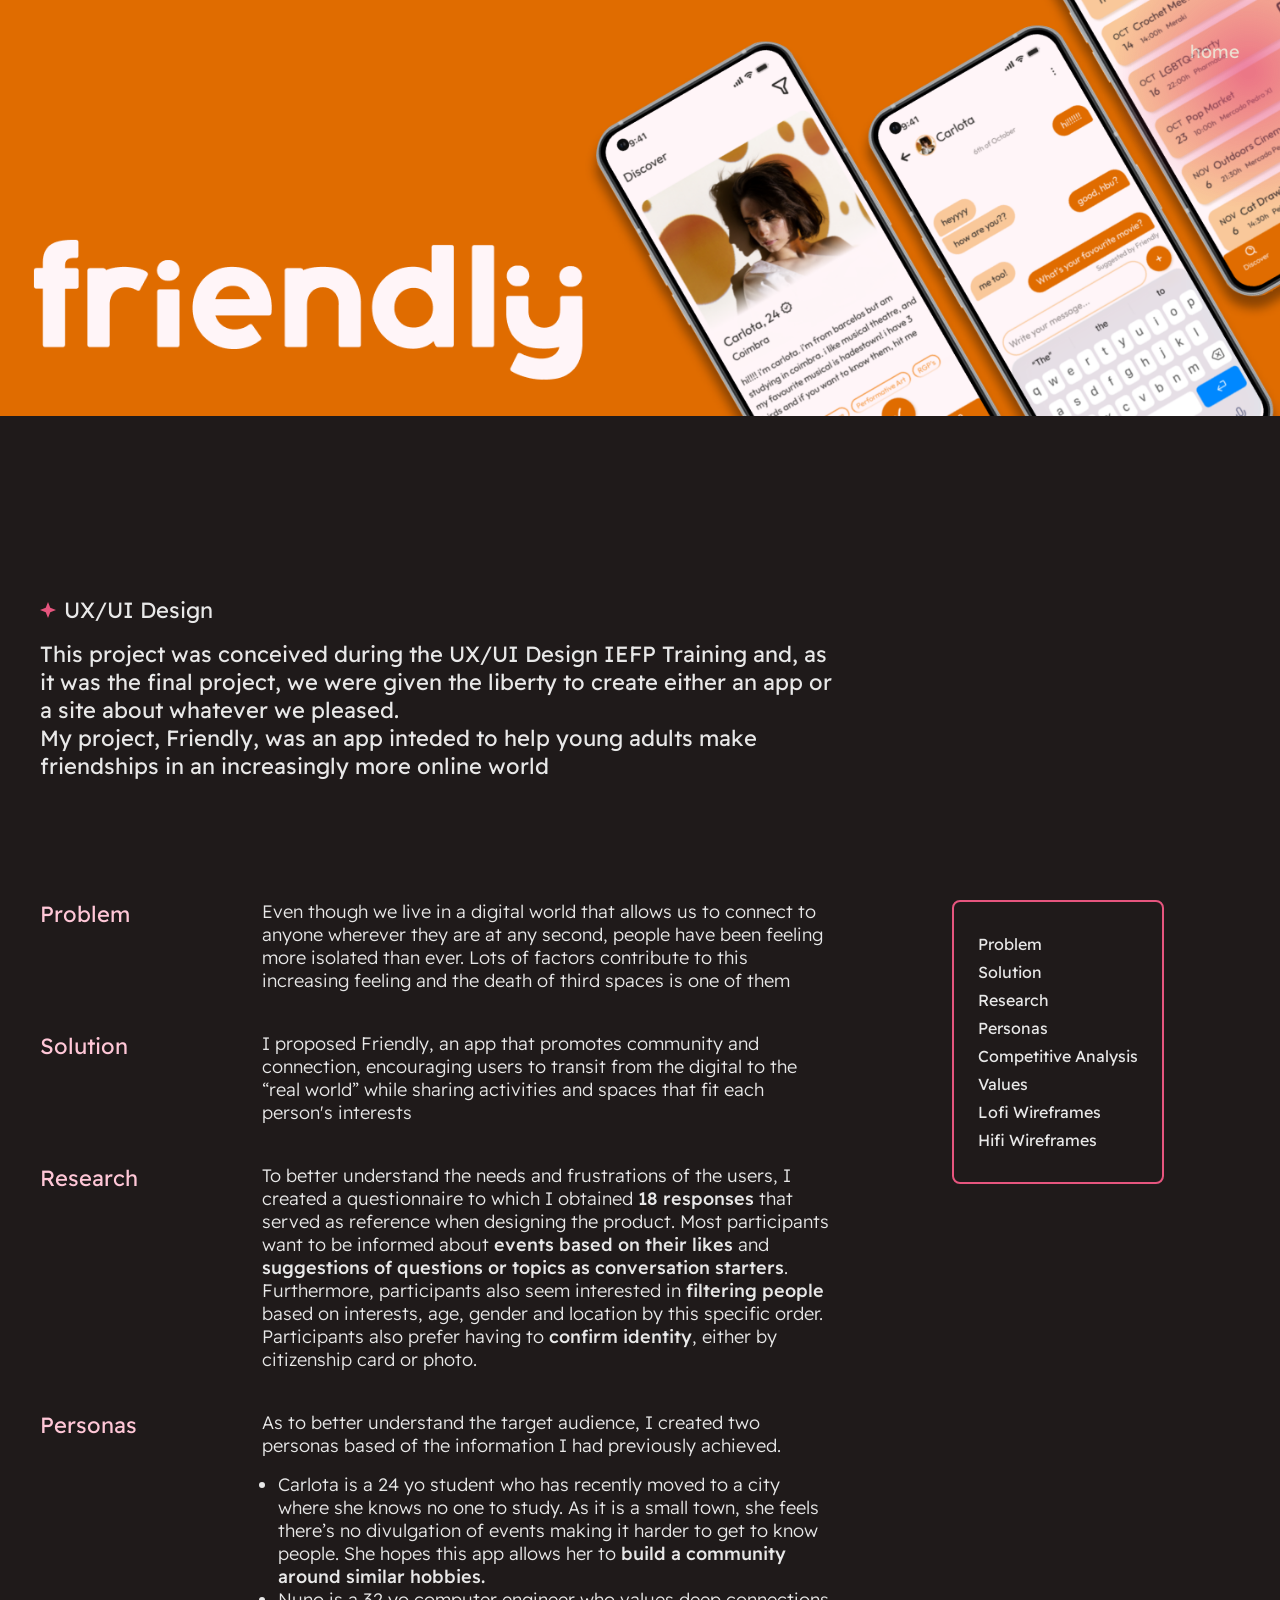
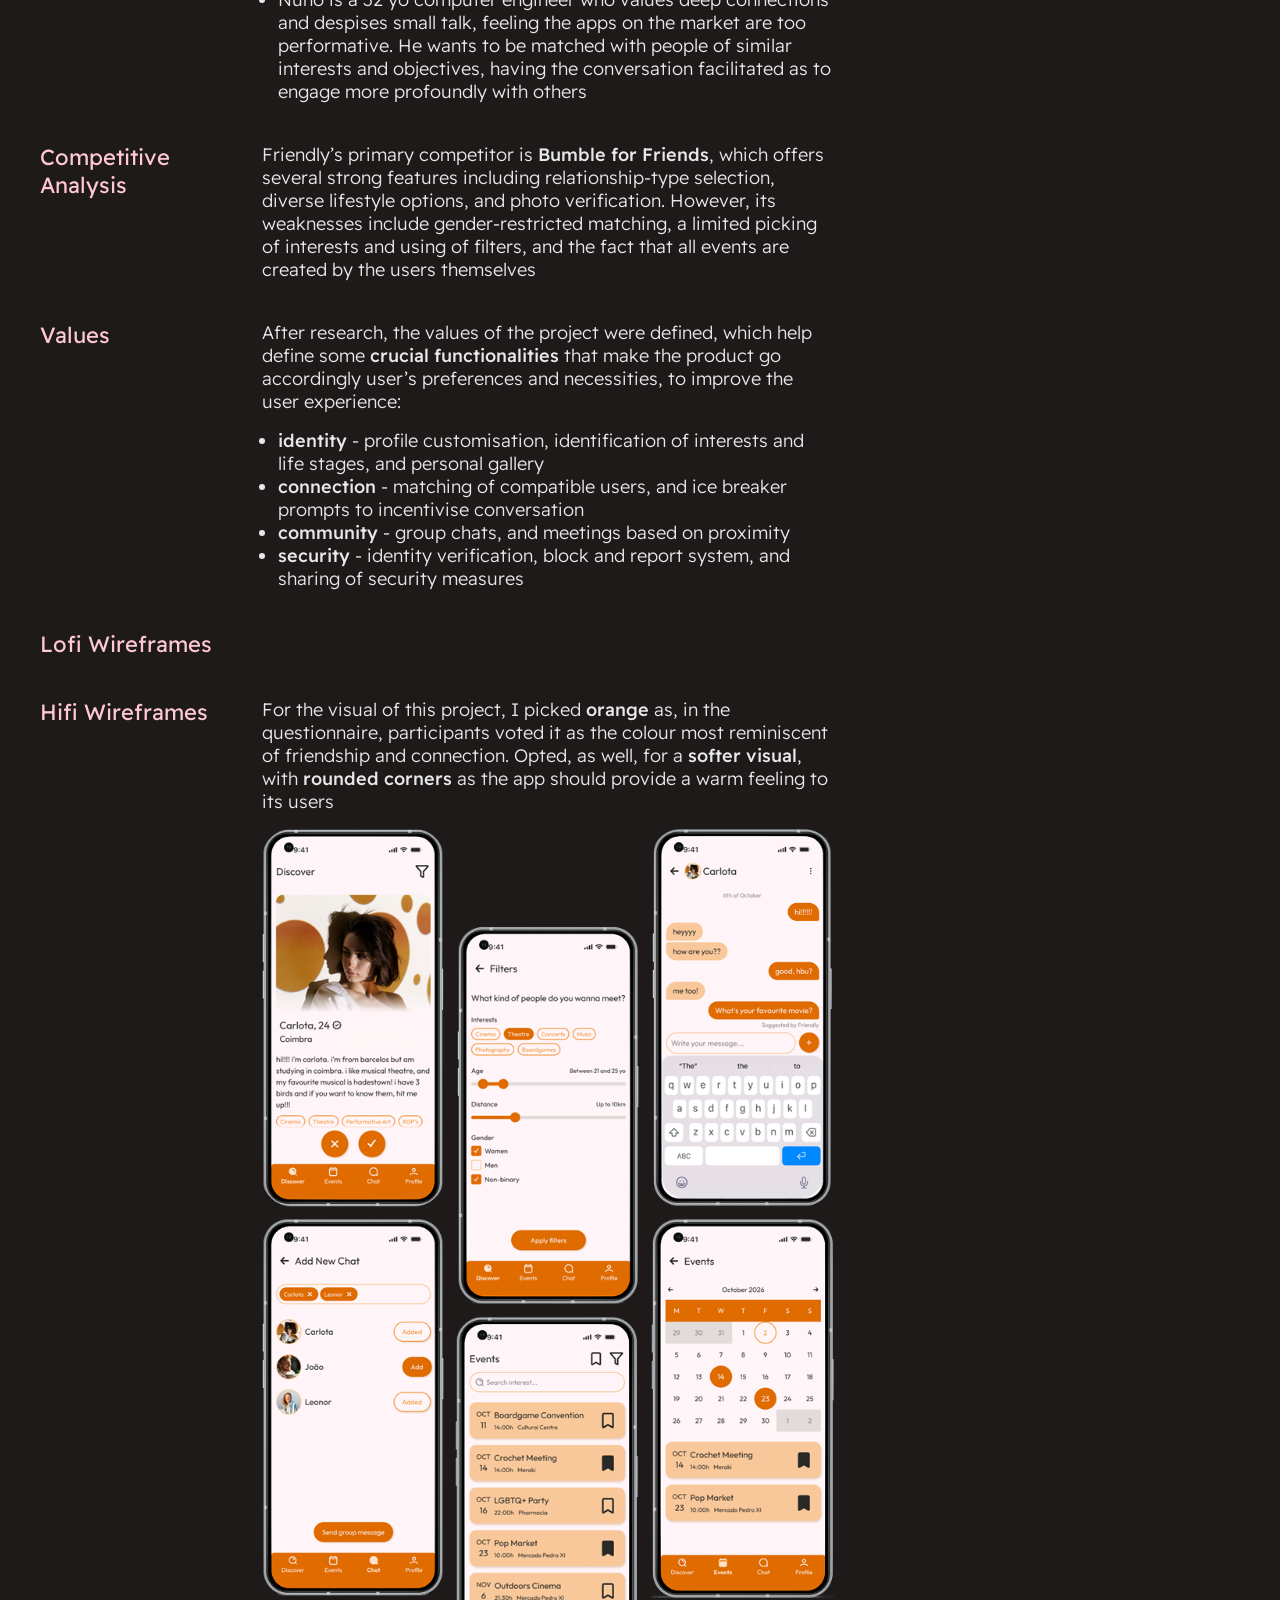
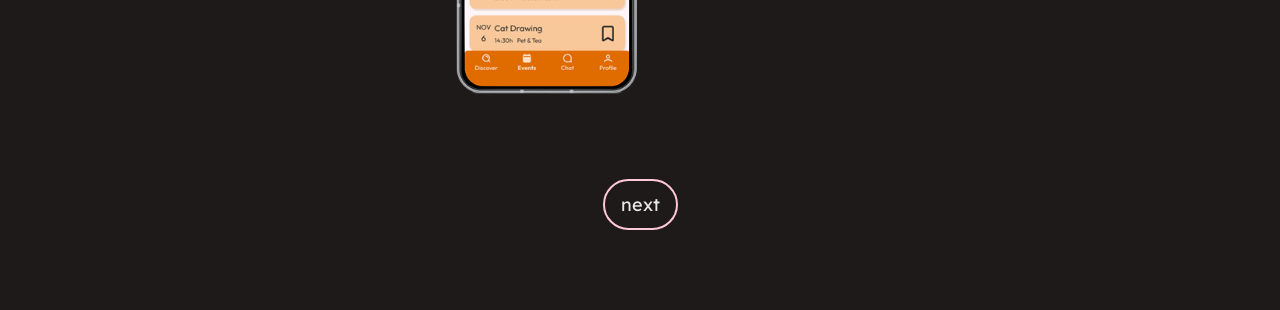
==== commit 8c02a019: "Add files via upload" ====
--- a/friendly.html
+++ b/friendly.html
@@ -11,13 +11,18 @@
     <link rel="preconnect" href="https://fonts.googleapis.com">
     <link rel="preconnect" href="https://fonts.gstatic.com" crossorigin>
     <link href="https://fonts.googleapis.com/css2?family=Readex+Pro:wght@160..700&display=swap" rel="stylesheet">
+
+<link rel="icon" type="image/png" sizes="32x32" href="/favicon-32x32.png">
+    <link rel="icon" type="image/png" sizes="16x16" href="/favicon-16x16.png">
 </head>
 
 <body id="project">
-    <div id="nav-background"></div>
-    <nav id="nav">
+    <div id="nav-background">
+            <nav id="nav">
         <a href="index.html">home</a>
     </nav>
+    </div>
+
     <header>
         <img src="imgs/friendly_header.png" alt="">
         <div id="information">
--- a/style.css
+++ b/style.css
@@ -40,6 +40,8 @@
     font-family: "Readex Pro", sans-serif;
     font-weight: 400;
     scroll-behavior: smooth;
+    scrollbar-color: var(--primary600);
+    scrollbar-width: thin;
 }
 
 
@@ -392,14 +394,13 @@
 }
 
 #work-main {
-    display: flex;
-    flex-wrap: wrap;
+    display: grid;
+    grid-template-columns: auto auto auto;
     gap: 32px 16px;
     width: 100%;
 }
 
 .work-card {
-    flex: calc((100% - (var(--gutter) * 2)) / 3);
     display: flex;
     flex-direction: column;
     gap: 8px;
@@ -482,6 +483,7 @@
     list-style: none;
     gap: 32px;
     font-size: var(--body);
+    cursor: pointer;
 }
 
 .faq-title {
@@ -558,16 +560,33 @@
 
 #project header {
     height: calc(100vh - 120px);
+    display: flex;
+    flex-direction: column;
+    justify-content: space-between;
 }
 
 #project header img {
     width: 100vw;
-    margin: 0 -40px;
-}
-
-#project #category-section {
+    margin: 0 calc(var(--margin) * -1);
+}
+
+#project #information {
+    display: inline-grid;
+    column-gap: 16px;
+    row-gap: 16px;
+    align-self: stretch;
+    grid-template-rows: repeat(1, fit-content(100%));
+    grid-template-columns: repeat(12, minmax(0, 1fr));
+}
+
+#project #information>* {
     grid-column: 1 / span 8;
     justify-self: stretch;
+}
+
+#project #category-section {
+
+
     display: flex;
     flex-direction: row;
     gap: 8px;
@@ -578,18 +597,8 @@
     margin: 0;
 }
 
-#project #information {
-    margin-top: 40px;
-    display: inline-grid;
-    column-gap: 16px;
-    row-gap: 16px;
-    align-self: stretch;
-    grid-template-rows: repeat(1, fit-content(100%));
-    grid-template-columns: repeat(12, minmax(0, 1fr));
-}
 
 #project h4 {
-    grid-column: 1 / span 8;
     justify-self: stretch;
 }
 
@@ -634,6 +643,10 @@
     justify-self: stretch;
 }
 
+.project-item .title h4 {
+    color: var(--primary200);
+}
+
 .project-item .text {
     display: flex;
     flex-direction: column;
@@ -643,6 +656,10 @@
     grid-row: 1 / span 1;
     grid-column: 3 / span 7;
     justify-self: stretch;
+}
+
+#project ul {
+    padding-left: 16px;
 }
 
 #project li {
@@ -697,15 +714,49 @@
 }
 
 
-
+@media only screen and (max-width: 1200px) {
+    #about-experience {
+        grid-column: 1 / span 6;
+    }
+
+    #about-education {
+        grid-column: 7 / span 6;
+    }
+}
+
+@media only screen and (max-width: 1000px) {
+    #hero-h3 {
+        grid-column: 1 / span 8;
+    }
+
+    #faqs-main {
+        grid-column: 1 / span 8;
+    }
+}
 
 @media only screen and (max-width: 800px) {
     :root {
-        --h1: 64px;
+        --margin: 24px;
+
+        --h1: 80px;
         --h2: 48px;
         --h3: 32px;
         --h4: 22px;
         --body: 18px;
+    }
+
+    #hero-star-big {
+        width: 320px;
+        right: -40px;
+        bottom: 220px;
+        filter: blur(16px);
+    }
+
+    #hero-star-small {
+        width: 240px;
+        right: 380px;
+        bottom: 380px;
+        filter: blur(16px);
     }
 
     #hero-div {
@@ -719,82 +770,150 @@
         display: flex;
         flex-direction: column;
         align-items: self-start;
+        gap: 64px;
     }
 
     .about-section {
         width: 100%;
     }
 
+    #work-main {
+        grid-template-columns: auto auto;
+    }
+
+    #faqs-main {
+        grid-column: 1 / span 10;
+    }
+
+    #project #information>* {
+        grid-column: 1 / span 10;
+        justify-self: stretch;
+    }
+
+    #project-section {
+        grid-column: 1 / span 9;
+    }
+
+    .project-item {
+        display: flex;
+        flex-direction: column;
+        gap: 8px;
+    }
+}
+
+@media only screen and (max-width: 600px) {
+    :root {
+        --margin: 16px;
+
+        --h1: 64px;
+        --h2: 44px;
+        --h3: 28px;
+    }
+
+    #home #nav-background {
+        visibility: hidden;
+    }
+
+    #project #nav-background {
+        width: 200px;
+        height: 200px;
+        right: -80px;
+        top: -65px;
+    }
+
+    .about-section {
+        flex-direction: column;
+        align-items: flex-start;
+    }
+
+    #about h3 {
+        writing-mode: horizontal-tb;
+    }
+
     #hero-star-big {
-        width: 320px;
+        width: 280px;
         right: -40px;
         bottom: 220px;
         filter: blur(16px);
     }
 
     #hero-star-small {
-        width: 240px;
-        right: 380px;
-        bottom: 380px;
+        width: 200px;
+        left: -24px;
+        bottom: 400px;
         filter: blur(16px);
     }
 
-}
-
-@media only screen and (max-width: 1200px) {
-    #about-experience {
-        grid-column: 1 / span 6;
-    }
-
-    #about-education {
-        grid-column: 7 / span 6;
-    }
-}
-
-@media only screen and (max-width: 800px) {
-    #about-main {
+    #work-main {
+        display: flex;
+        overflow-x: scroll;
+        scroll-snap-type: x mandatory;
+        cursor: grab;
+        scroll-marker-group: after;
+        anchor-name: --work-main;
+        -ms-overflow-style: none;
+        scrollbar-width: none;
+    }
+
+    #work-main::-webkit-scrollbar {
+        display: none;
+    }
+
+    .work-card {
+        flex: 0 0 80%;
+        scroll-snap-align: center;
+    }
+
+    #work-main::scroll-marker-group {
+        position: absolute;
+        position-anchor: --work-main;
+        top: calc(anchor(bottom) + 20px);
+        justify-self: anchor-center;
+        display: flex;
+        justify-content: center;
+        gap: 8px;
+    }
+
+    .work-card::scroll-marker {
+        content: attr(data-accName);
+        width: 12px;
+        height: 12px;
+        background-color: var(--primary200);
+        border-radius: 50%;
+        overflow: hidden;
+        text-indent: 8px;
+        transition: 0.3s;
+    }
+
+    .work-card::scroll-marker:target-current {
+        background-color: var(--primary600);
+    }
+
+    #faqs-main {
+        grid-column: 1 / span 12;
+    }
+
+    #project header img {
+        width: 140vw;
+        margin: 0 calc(var(--margin) * -1);
+    }
+
+    #project #information>* {
+        grid-column: 1 / span 12;
+        justify-self: stretch;
+    }
+
+    #project-section {
+        grid-column: 1 / span 12;
+    }
+
+    .project-item {
         display: flex;
         flex-direction: column;
-        align-items: self-start;
-        gap: 80px;
-    }
-
-    .about-section {
-        width: 100%;
-    }
-
-    #project-section {
-        grid-column: 1 / span 9;
-    }
-}
-
-
-@media only screen and (max-width: 600px) {
-    :root {
-        --h1: 64px;
-        --h2: 48px;
-        --h3: 32px;
-        --h4: 22px;
-        --body: 18px;
-    }
-
-    #hero-div {
-        display: flex;
-        flex-direction: column;
-        align-items: self-end;
-        gap: 24x;
-    }
-
-    #nav-section {
-        display: none;
-    }
-
-    #project main {
-        display: flex;
-        flex-direction: column;
-    }
-}
-
-/*main {
-    margin: var(--margin);
-}*/+        gap: 8px;
+    }
+
+    #project #nav-section {
+        visibility: hidden;
+    }
+}
